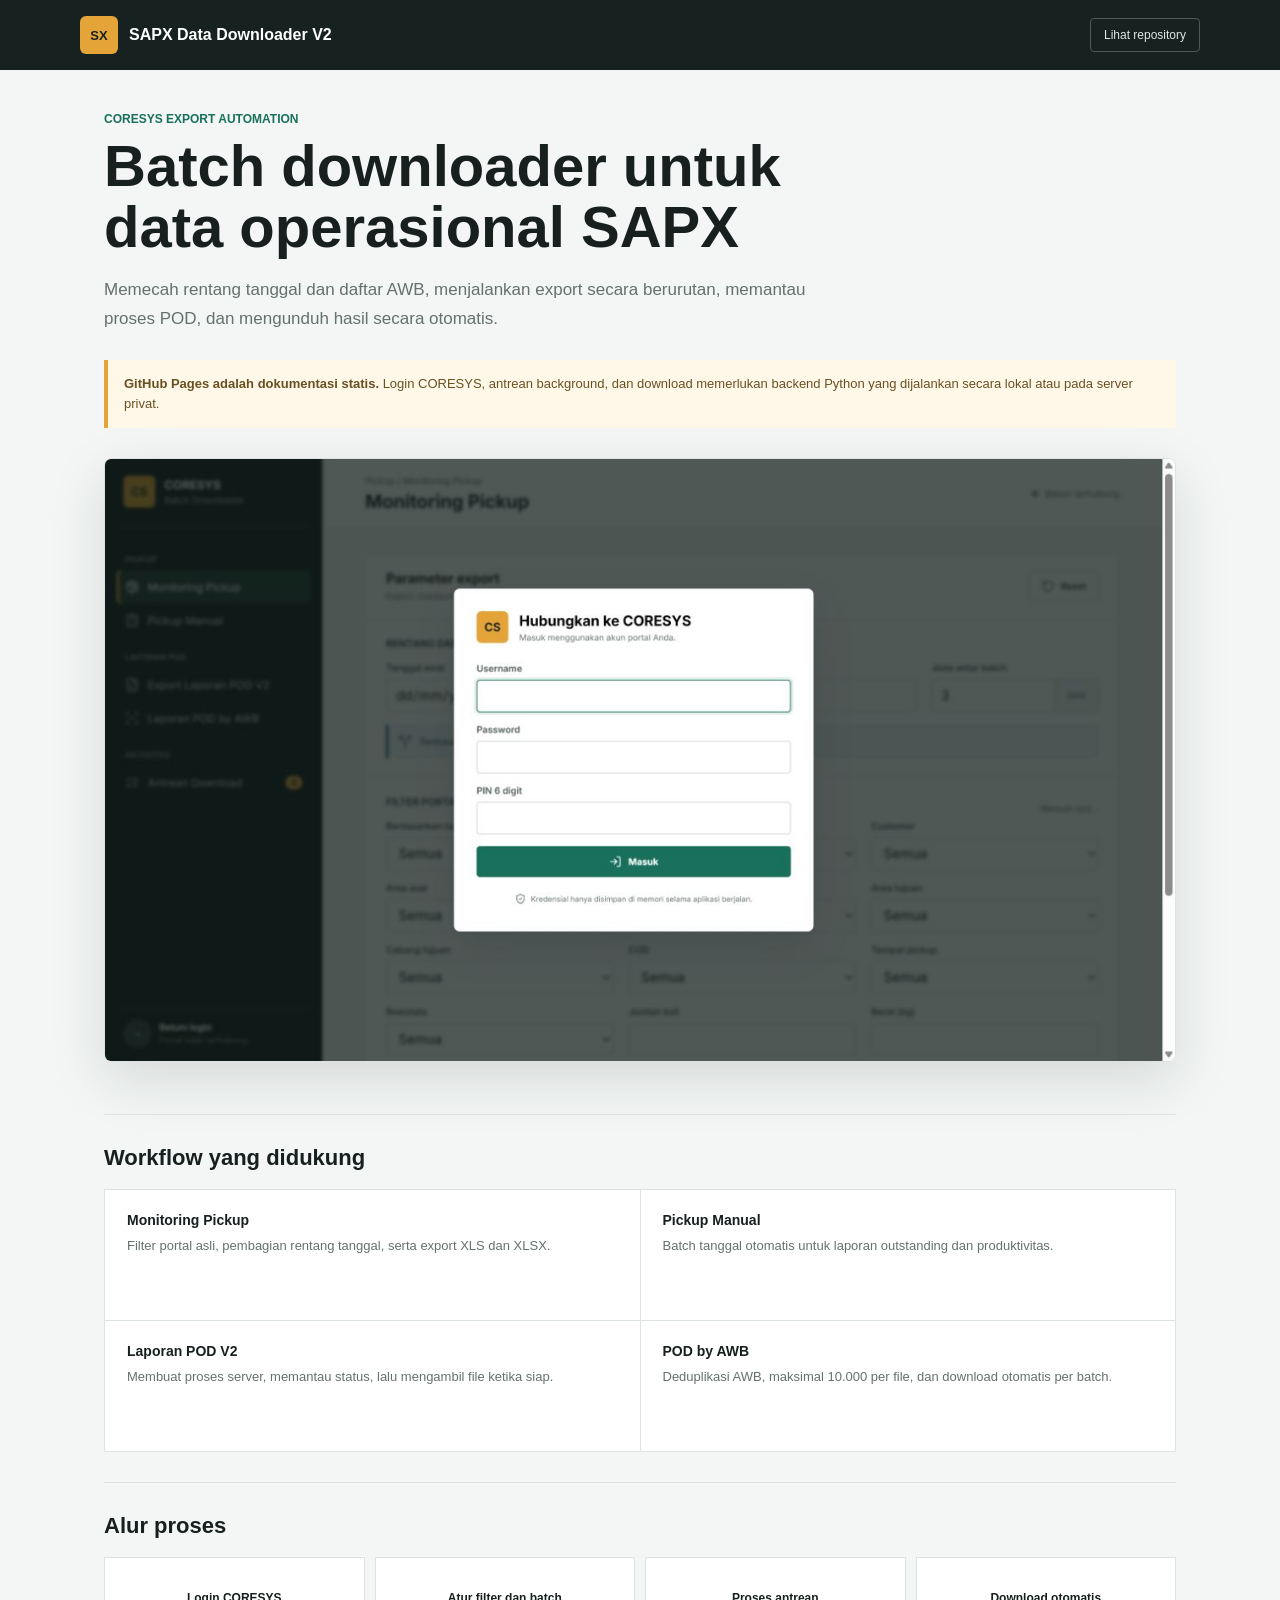
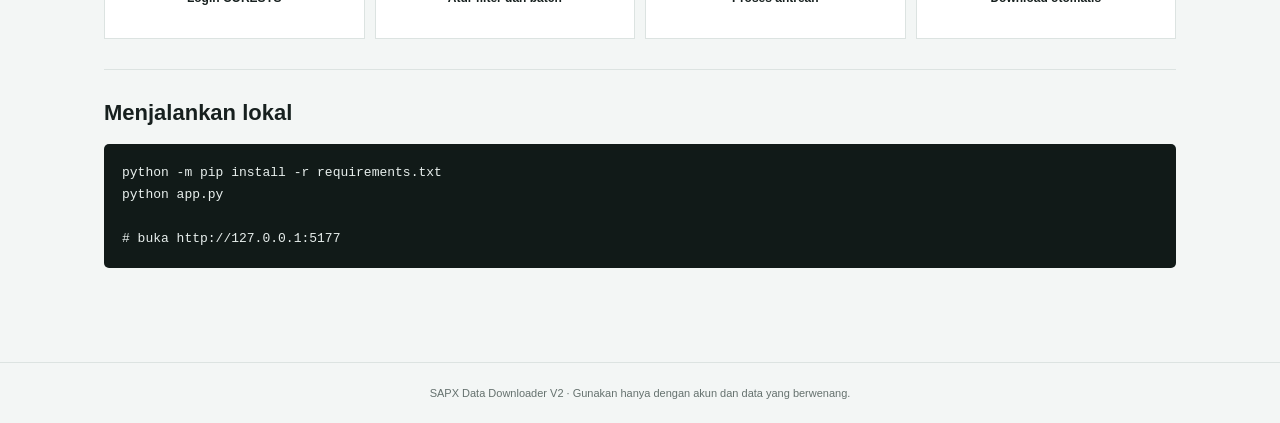
==== docs/index.html @ 97233b0b "Build SAPX batch downloader and Pages docs" ====
<!doctype html>
<html lang="id">
<head>
  <meta charset="utf-8">
  <meta name="viewport" content="width=device-width, initial-scale=1">
  <meta name="description" content="Dokumentasi SAPX Data Downloader V2 untuk otomasi export CORESYS SAP.">
  <title>SAPX Data Downloader V2</title>
  <style>
    :root { --ink:#17201f; --muted:#65716e; --line:#dce3e1; --green:#19715b; --nav:#17211f; --amber:#e5a438; --bg:#f3f6f5; }
    * { box-sizing:border-box; }
    html { scroll-behavior:smooth; }
    body { margin:0; color:var(--ink); background:var(--bg); font-family:Inter,Segoe UI,Arial,sans-serif; letter-spacing:0; }
    a { color:inherit; }
    .topbar { display:flex; align-items:center; justify-content:space-between; gap:20px; padding:16px max(24px,calc((100vw - 1120px)/2)); background:var(--nav); color:white; }
    .brand { display:flex; align-items:center; gap:11px; font-weight:750; }
    .mark { width:38px; height:38px; display:grid; place-items:center; border-radius:6px; background:var(--amber); color:var(--nav); font-size:13px; }
    .repo { padding:9px 13px; border:1px solid #4b5a57; border-radius:4px; color:#dfe7e5; font-size:12px; text-decoration:none; }
    .repo:hover { background:#263733; }
    main { max-width:1120px; margin:0 auto; padding:42px 24px 64px; }
    .intro { max-width:780px; }
    .eyebrow { margin:0 0 10px; color:var(--green); font-size:12px; font-weight:750; text-transform:uppercase; }
    h1 { margin:0; max-width:780px; font-size:clamp(32px,5vw,58px); line-height:1.05; }
    .lead { max-width:720px; margin:18px 0 0; color:var(--muted); font-size:17px; line-height:1.7; }
    .notice { margin:26px 0; padding:14px 16px; border-left:4px solid var(--amber); background:#fff8e9; color:#695020; font-size:13px; line-height:1.55; }
    .preview { width:100%; display:block; margin:30px 0 52px; border:1px solid var(--line); border-radius:7px; box-shadow:0 18px 55px rgba(23,32,31,.13); }
    .section { padding:30px 0; border-top:1px solid var(--line); }
    h2 { margin:0 0 18px; font-size:22px; }
    .features { display:grid; grid-template-columns:repeat(2,minmax(0,1fr)); gap:1px; border:1px solid var(--line); background:var(--line); }
    .feature { min-height:130px; padding:22px; background:white; }
    .feature strong { display:block; margin-bottom:8px; font-size:14px; }
    .feature p { margin:0; color:var(--muted); font-size:13px; line-height:1.6; }
    pre { overflow:auto; margin:0; padding:18px; border-radius:5px; background:#111a18; color:#e8efed; font:13px/1.7 Consolas,monospace; }
    .flow { display:grid; grid-template-columns:repeat(4,1fr); gap:10px; align-items:center; }
    .step { min-height:82px; display:grid; place-items:center; padding:15px; border:1px solid var(--line); background:white; text-align:center; font-size:12px; font-weight:700; }
    footer { padding:24px; border-top:1px solid var(--line); color:var(--muted); text-align:center; font-size:11px; }
    @media (max-width:700px) { .features,.flow { grid-template-columns:1fr; } h1 { font-size:34px; } .repo { display:none; } main { padding-top:30px; } }
  </style>
</head>
<body>
  <header class="topbar">
    <div class="brand"><span class="mark">SX</span><span>SAPX Data Downloader V2</span></div>
    <a class="repo" href="https://github.com/azzandwi1/sapx-data-downloader-v2">Lihat repository</a>
  </header>
  <main>
    <section class="intro">
      <p class="eyebrow">CORESYS export automation</p>
      <h1>Batch downloader untuk data operasional SAPX</h1>
      <p class="lead">Memecah rentang tanggal dan daftar AWB, menjalankan export secara berurutan, memantau proses POD, dan mengunduh hasil secara otomatis.</p>
    </section>
    <div class="notice"><strong>GitHub Pages adalah dokumentasi statis.</strong> Login CORESYS, antrean background, dan download memerlukan backend Python yang dijalankan secara lokal atau pada server privat.</div>
    <img class="preview" src="assets/app-preview.png" alt="Preview antarmuka SAPX Data Downloader V2">

    <section class="section">
      <h2>Workflow yang didukung</h2>
      <div class="features">
        <div class="feature"><strong>Monitoring Pickup</strong><p>Filter portal asli, pembagian rentang tanggal, serta export XLS dan XLSX.</p></div>
        <div class="feature"><strong>Pickup Manual</strong><p>Batch tanggal otomatis untuk laporan outstanding dan produktivitas.</p></div>
        <div class="feature"><strong>Laporan POD V2</strong><p>Membuat proses server, memantau status, lalu mengambil file ketika siap.</p></div>
        <div class="feature"><strong>POD by AWB</strong><p>Deduplikasi AWB, maksimal 10.000 per file, dan download otomatis per batch.</p></div>
      </div>
    </section>

    <section class="section">
      <h2>Alur proses</h2>
      <div class="flow">
        <div class="step">Login CORESYS</div>
        <div class="step">Atur filter dan batch</div>
        <div class="step">Proses antrean</div>
        <div class="step">Download otomatis</div>
      </div>
    </section>

    <section class="section">
      <h2>Menjalankan lokal</h2>
      <pre>python -m pip install -r requirements.txt
python app.py

# buka http://127.0.0.1:5177</pre>
    </section>
  </main>
  <footer>SAPX Data Downloader V2 · Gunakan hanya dengan akun dan data yang berwenang.</footer>
</body>
</html>
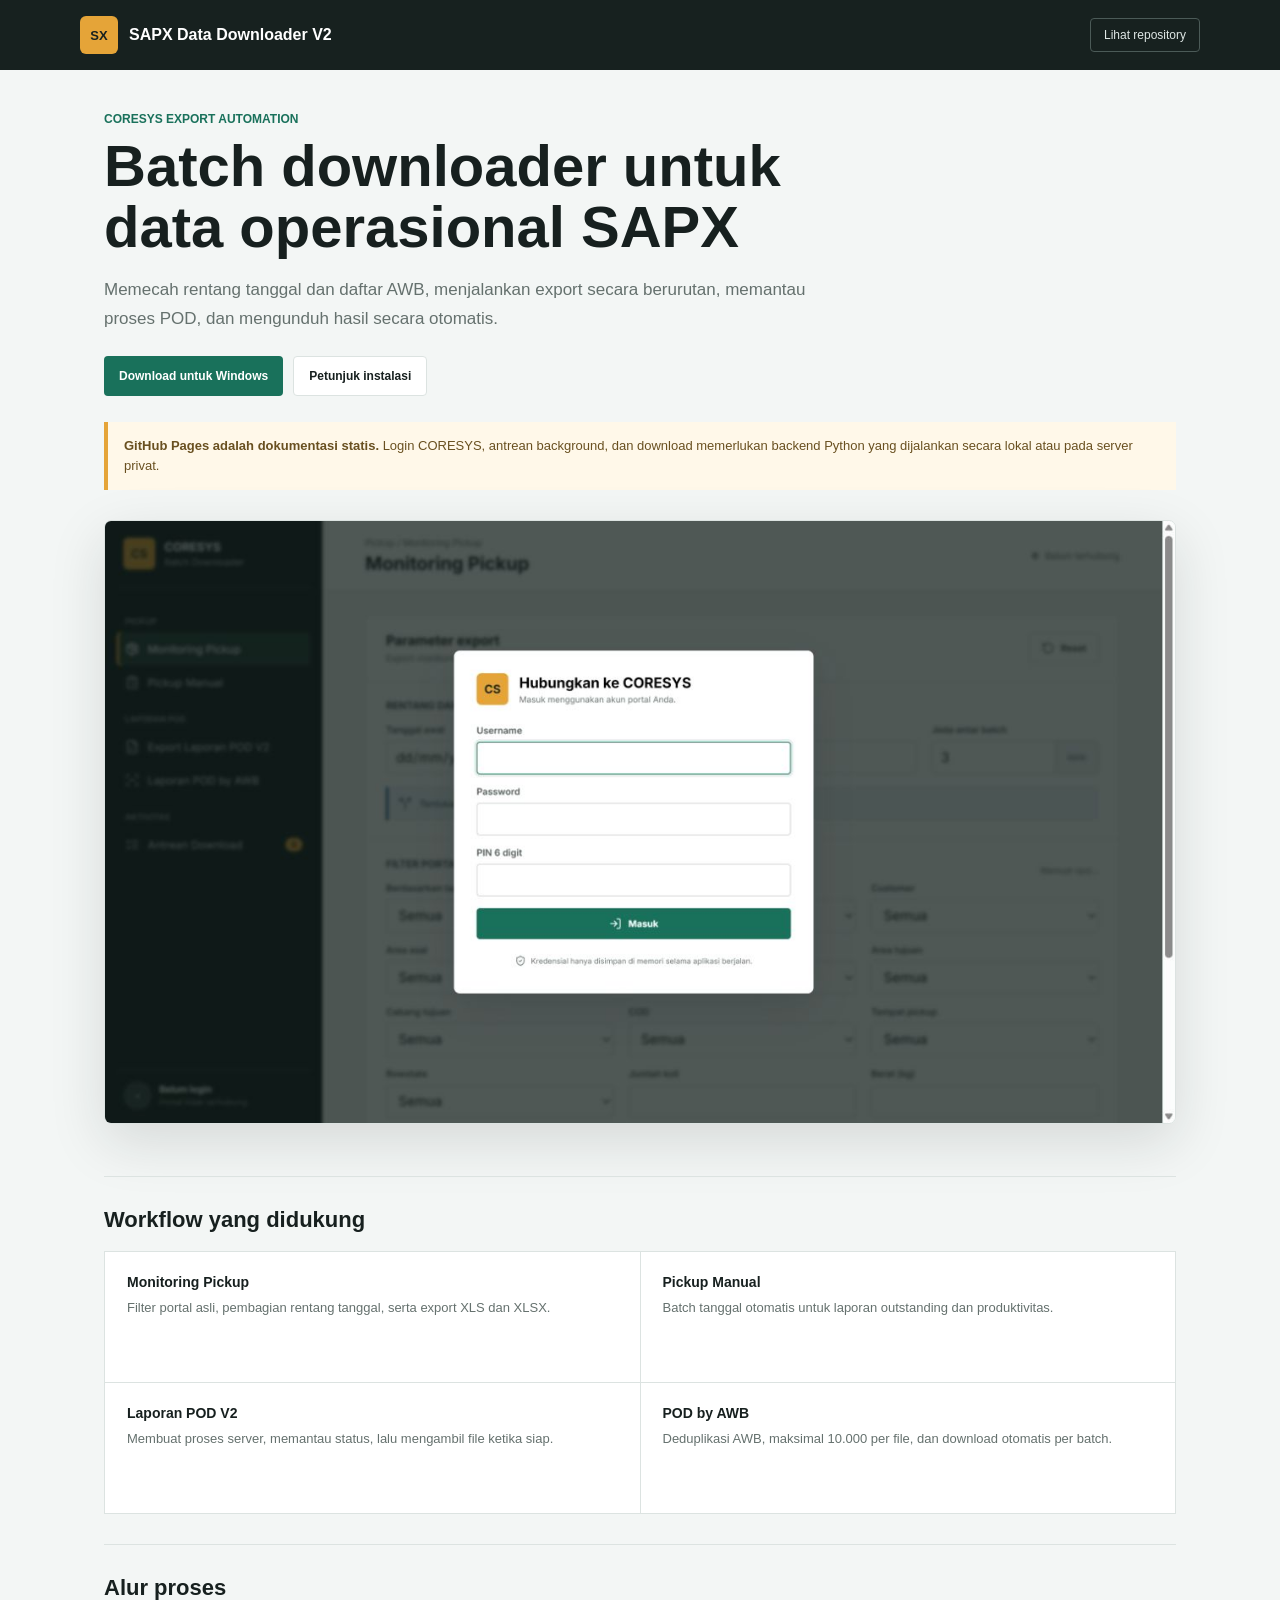
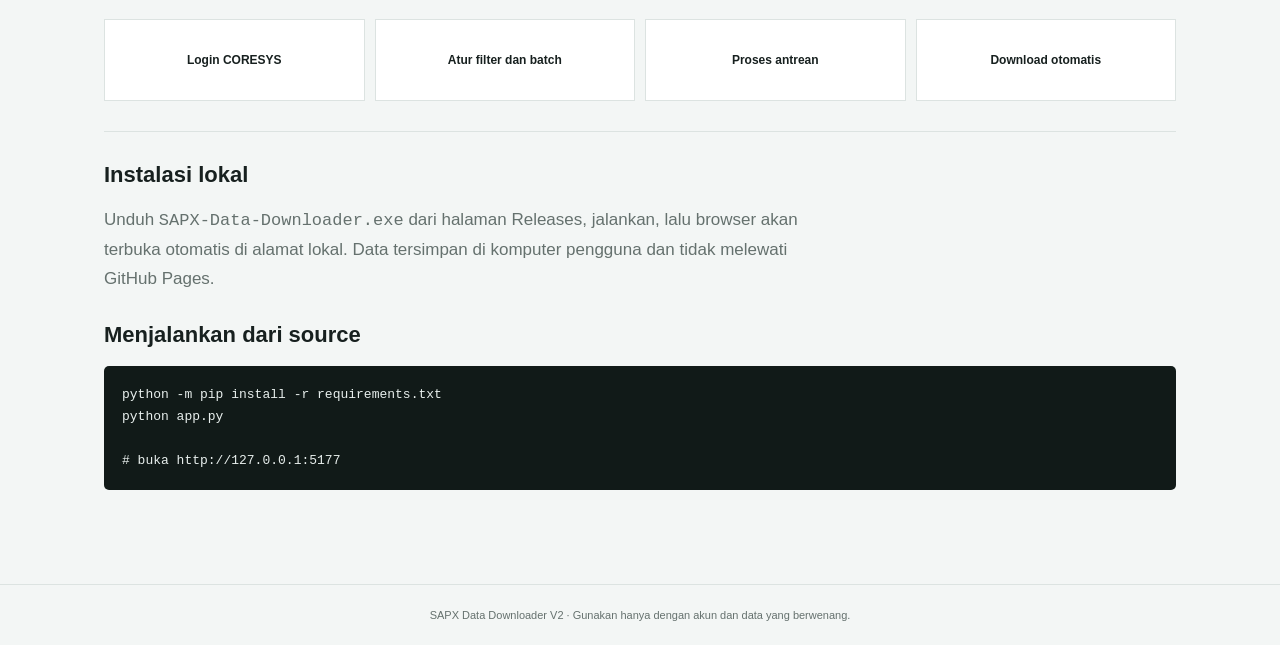
==== commit 3fccdf2d: "Add Windows local app packaging" ====
--- a/docs/index.html
+++ b/docs/index.html
@@ -30,6 +30,9 @@
     .feature strong { display:block; margin-bottom:8px; font-size:14px; }
     .feature p { margin:0; color:var(--muted); font-size:13px; line-height:1.6; }
     pre { overflow:auto; margin:0; padding:18px; border-radius:5px; background:#111a18; color:#e8efed; font:13px/1.7 Consolas,monospace; }
+    .actions { display:flex; flex-wrap:wrap; gap:10px; margin-top:22px; }
+    .action { display:inline-flex; min-height:40px; align-items:center; padding:10px 15px; border-radius:4px; background:var(--green); color:white; font-size:12px; font-weight:750; text-decoration:none; }
+    .action.secondary { border:1px solid var(--line); background:white; color:var(--ink); }
     .flow { display:grid; grid-template-columns:repeat(4,1fr); gap:10px; align-items:center; }
     .step { min-height:82px; display:grid; place-items:center; padding:15px; border:1px solid var(--line); background:white; text-align:center; font-size:12px; font-weight:700; }
     footer { padding:24px; border-top:1px solid var(--line); color:var(--muted); text-align:center; font-size:11px; }
@@ -46,6 +49,10 @@
       <p class="eyebrow">CORESYS export automation</p>
       <h1>Batch downloader untuk data operasional SAPX</h1>
       <p class="lead">Memecah rentang tanggal dan daftar AWB, menjalankan export secara berurutan, memantau proses POD, dan mengunduh hasil secara otomatis.</p>
+      <div class="actions">
+        <a class="action" href="https://github.com/azzandwi1/sapx-data-downloader-v2/releases">Download untuk Windows</a>
+        <a class="action secondary" href="#instalasi">Petunjuk instalasi</a>
+      </div>
     </section>
     <div class="notice"><strong>GitHub Pages adalah dokumentasi statis.</strong> Login CORESYS, antrean background, dan download memerlukan backend Python yang dijalankan secara lokal atau pada server privat.</div>
     <img class="preview" src="assets/app-preview.png" alt="Preview antarmuka SAPX Data Downloader V2">
@@ -70,8 +77,10 @@
       </div>
     </section>
 
-    <section class="section">
-      <h2>Menjalankan lokal</h2>
+    <section class="section" id="instalasi">
+      <h2>Instalasi lokal</h2>
+      <p class="lead">Unduh <code>SAPX-Data-Downloader.exe</code> dari halaman Releases, jalankan, lalu browser akan terbuka otomatis di alamat lokal. Data tersimpan di komputer pengguna dan tidak melewati GitHub Pages.</p>
+      <h2 style="margin-top:28px">Menjalankan dari source</h2>
       <pre>python -m pip install -r requirements.txt
 python app.py
 
